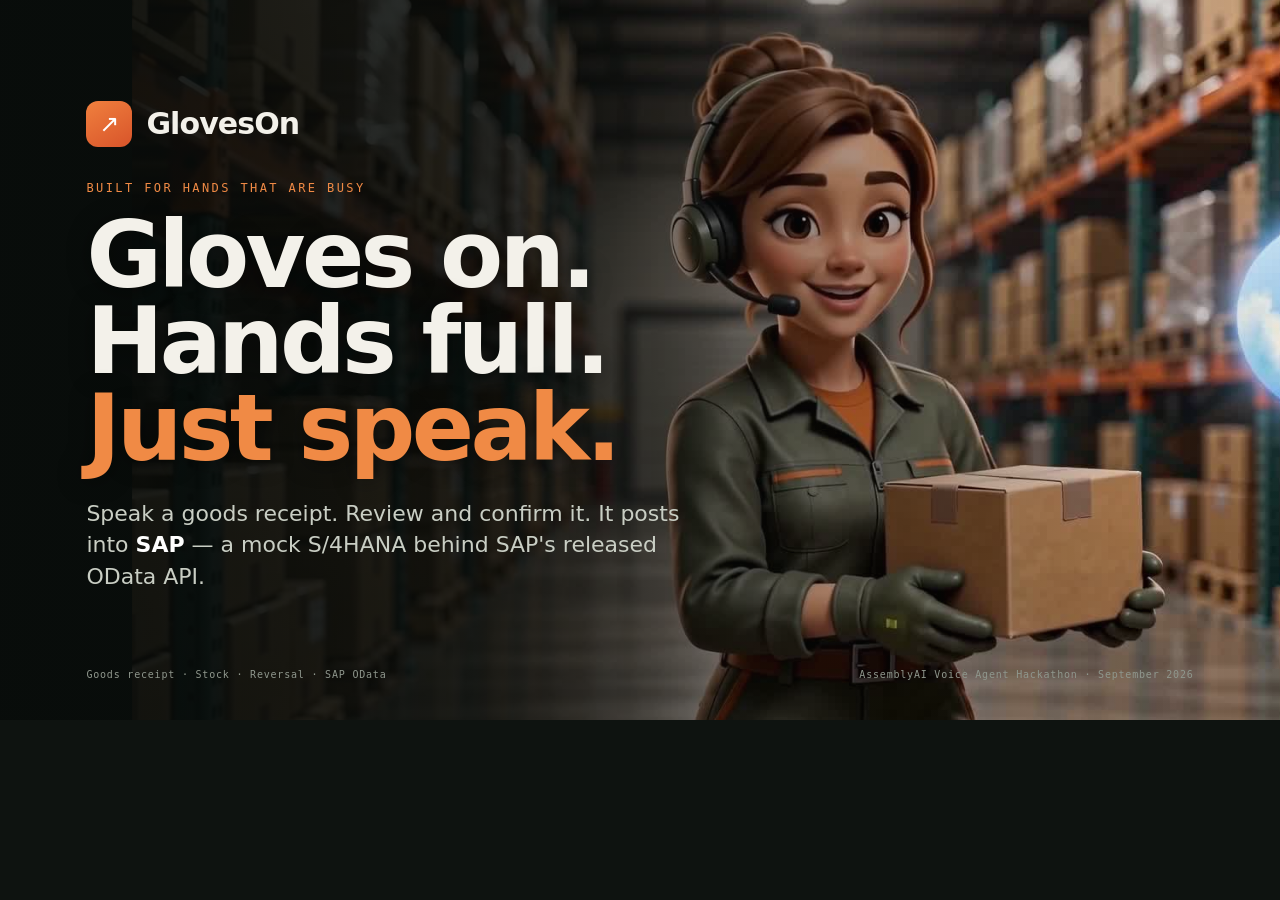
==== submission/cover-cinematic.html @ 5b175aed "Make the submission cover image cinematic; keep the cream poster beside it The lablab cover is now t" ====
<!doctype html><html lang="en"><head><meta charset="utf-8"><title>GlovesOn — deck (cinematic)</title>
<style>
 @page { size: 13.333in 7.5in; margin: 0; } html,body{width:13.333in;height:7.5in;overflow:hidden}
 *{ margin:0; box-sizing:border-box; -webkit-print-color-adjust:exact; print-color-adjust:exact; }
 :root{ --orange:#f08a45; --orange2:#ce5428; --mint:#b9edc9; --ink:#f3f1ea; --muted:#c9cec4; --dim:#8f978d; --line:rgba(255,255,255,.22);
   --mono:"SF Mono",ui-monospace,Menlo,Consolas,monospace; --sans:-apple-system,system-ui,"Segoe UI",Roboto,sans-serif; }
 html,body{ font-family:var(--sans); color:var(--ink); background:#0e1310; }
 .slide{ position:relative; width:13.333in; height:7.5in; overflow:hidden; page-break-after:always; break-after:page; background:#0e1310; }
 .slide:last-child{ page-break-after:auto; }
 .bg{ position:absolute; inset:0; width:100%; height:100%; object-fit:cover; }
 .shade{ position:absolute; inset:0; background:linear-gradient(90deg,rgba(8,12,10,.94) 0%,rgba(8,12,10,.82) 40%,rgba(8,12,10,.28) 70%,rgba(8,12,10,.05) 100%); }
 .shade.full{ background:linear-gradient(90deg,rgba(8,12,10,.96) 0%,rgba(8,12,10,.93) 58%,rgba(8,12,10,.55) 82%,rgba(8,12,10,.25) 100%); }
 .shade.top{ background:linear-gradient(180deg,rgba(8,12,10,.92) 0%,rgba(8,12,10,.86) 55%,rgba(8,12,10,.35) 100%); }
 .txt{ position:absolute; left:.9in; top:.85in; right:.9in; }
 .tag{ position:absolute; top:.5in; right:.8in; font:9px var(--mono); letter-spacing:.14em; color:var(--dim); }
 .k{ font:12px var(--mono); letter-spacing:.2em; text-transform:uppercase; color:var(--orange); }
 h1{ font-size:70px; font-weight:700; letter-spacing:-.04em; line-height:.98; margin:18px 0 24px; max-width:8.2in; text-shadow:0 2px 24px rgba(0,0,0,.45); }
 h1.s{ font-size:52px; max-width:9.6in; }
 h1 b{ color:var(--orange); font-weight:700; }
 .cap{ font-size:21px; line-height:1.42; color:var(--muted); max-width:7.4in; }
 .cap b{ color:#fff; font-weight:600; }
 .cap p+p{ margin-top:12px; }
 .punch{ position:absolute; left:.9in; right:.9in; bottom:.75in; font:600 24px var(--sans); color:var(--orange); text-shadow:0 2px 12px rgba(0,0,0,.6); max-width:9in; }
 .foot{ position:absolute; left:.9in; right:.9in; bottom:.42in; display:flex; justify-content:space-between; font:10px var(--mono); letter-spacing:.08em; color:var(--dim); }
 .foot b{ color:var(--mint); font-weight:600; }
 .aai{ height:1.3em; aspect-ratio:161/28; display:inline-block; vertical-align:middle; opacity:.9; filter:invert(1) brightness(1.4); }
 .cover{ background:#f6e5ce; } .cover img{ width:100%; height:100%; object-fit:cover; }
 /* exchange */
 .x{ font:17px/1.75 var(--mono); border-left:3px solid var(--orange); padding-left:18px; max-width:8in; color:var(--ink); }
 .x .r b{ display:inline-block; width:84px; color:var(--dim); font:600 10px var(--mono); letter-spacing:.14em; }
 .x .g{ color:var(--mint); } .x .out{ margin-top:12px; padding-top:12px; border-top:1px solid var(--line); color:var(--orange); font-weight:600; }
 /* shift table */
 .shift{ display:grid; grid-template-columns:1fr 1fr; gap:0 44px; max-width:9.2in; margin-top:6px; }
 .shift .r{ display:flex; justify-content:space-between; align-items:center; padding:9px 0; border-bottom:1px solid var(--line); font-size:17px; }
 .shift .r span:last-child{ font:600 9px var(--mono); letter-spacing:.14em; padding:3px 8px; border-radius:4px; }
 .un{ background:rgba(255,255,255,.12); color:#e6e9e3; } .gone{ background:rgba(240,138,69,.2); color:var(--orange); } .voice{ background:rgba(185,237,201,.18); color:var(--mint); } .new{ background:#fff; color:#0e1310; }
 /* guardrails */
 .pts{ display:grid; gap:12px; max-width:8.4in; }
 .pt{ display:grid; grid-template-columns:34px 1fr; gap:14px; align-items:start; }
 .pt .n{ width:30px; height:30px; border-radius:50%; background:var(--orange); color:#0e1310; font:700 14px var(--mono); display:grid; place-items:center; margin-top:2px; }
 .pt b{ font-size:19px; display:block; } .pt p{ font-size:15px; line-height:1.4; color:var(--muted); margin-top:2px; }
 /* chips */
 .chips{ display:flex; flex-wrap:wrap; gap:10px; max-width:8.6in; }
 .chip{ font:13px var(--mono); padding:9px 13px; border:1px solid var(--line); border-radius:8px; background:rgba(255,255,255,.06); color:var(--ink); }
 .chip b{ color:var(--mint); font-weight:600; }
 /* cards */
 .cards{ display:grid; grid-template-columns:1fr 1fr; gap:22px; max-width:9.4in; }
 .card{ border:1px solid var(--line); border-radius:12px; padding:20px 22px; background:rgba(14,19,16,.72); }
 .card .who{ font:10px var(--mono); letter-spacing:.16em; color:var(--orange); text-transform:uppercase; }
 .card h3{ font-size:24px; margin:8px 0 8px; } .card p{ font-size:15px; line-height:1.45; color:var(--muted); }
 .nums{ display:grid; grid-template-columns:1fr 1fr 1fr; gap:22px; max-width:10in; }
 .num{ border-top:2px solid var(--orange); padding-top:14px; }
 .num .v{ font:700 44px var(--sans); letter-spacing:-.03em; } .num p{ font-size:14px; line-height:1.4; color:var(--muted); margin-top:6px; }
 .lim .row{ display:flex; gap:14px; padding:11px 0; border-bottom:1px solid var(--line); font-size:16px; line-height:1.4; max-width:9.4in; color:var(--muted); }
 .lim .row:before{ content:"—"; color:var(--orange); flex:none; } .lim b{ color:#fff; }
 .cols{ display:grid; grid-template-columns:1fr 1.1fr 1fr; gap:34px; max-width:11.2in; margin-top:6px; }
 .cols h3{ font:10px var(--mono); letter-spacing:.18em; text-transform:uppercase; color:var(--mint); margin-bottom:10px; padding-bottom:8px; border-bottom:1px solid var(--line); }
 .cols h3.red{ color:var(--orange); } .cols li{ list-style:none; font-size:15px; line-height:1.38; padding:6px 0; color:var(--ink); }
 .cols li:before{ content:"· "; color:var(--mint); } .cols .red li:before{ color:var(--orange); }
 .cols code{ font:13px var(--mono); background:rgba(255,255,255,.1); padding:1px 6px; border-radius:4px; }
 .links{ display:flex; gap:12px; flex-wrap:wrap; margin-top:20px; }
 .link{ font:600 13px var(--mono); padding:11px 16px; border-radius:9px; background:var(--orange); color:#0e1310; }
 .link.ghost{ background:transparent; color:var(--ink); border:1.5px solid var(--line); }
 .shot{ border-radius:12px; border:1px solid var(--line); box-shadow:0 20px 50px rgba(0,0,0,.5); }
</style></head><body>
<svg width="0" height="0" style="position:absolute" aria-hidden="true"><defs><symbol id="aai" viewBox="0 0 24 24"><path d="M12 3 2 21h5l5-9 5 9h5L12 3z" fill="#fff"/></symbol></defs></svg>

<!-- 1 · COVER -->
<section class="slide"><img class="bg" src="stills/box-front.jpg" alt="" style="transform:scale(1.28) translate(19%,5%);transform-origin:center"><div class="shade" style="background:linear-gradient(90deg,rgba(8,12,10,.95) 0%,rgba(8,12,10,.85) 38%,rgba(8,12,10,.35) 62%,rgba(8,12,10,.05) 100%)"></div>
 <div class="txt" style="top:1.05in"><div style="display:flex;align-items:center;gap:14px;margin-bottom:34px"><span style="width:46px;height:46px;border-radius:12px;background:linear-gradient(150deg,#f0803e,#d8542a);display:grid;place-items:center;color:#fff;font-size:24px">↗</span><span style="font-size:30px;font-weight:700;letter-spacing:-.03em">GlovesOn</span></div>
 <div class="k">Built for hands that are busy</div>
 <h1 style="font-size:92px;line-height:.94;margin:18px 0 26px;max-width:7in">Gloves on.<br>Hands full.<br><b>Just speak.</b></h1>
 <div class="cap" style="font-size:22px;max-width:6.4in">Speak a goods receipt. Review and confirm it. It posts into <b>SAP</b> — a mock S/4HANA behind SAP's released OData API.</div></div>
 <div class="foot"><span>Goods receipt · Stock · Reversal · SAP OData</span><span>AssemblyAI Voice Agent Hackathon · September 2026</span></div></section>

</body></html>
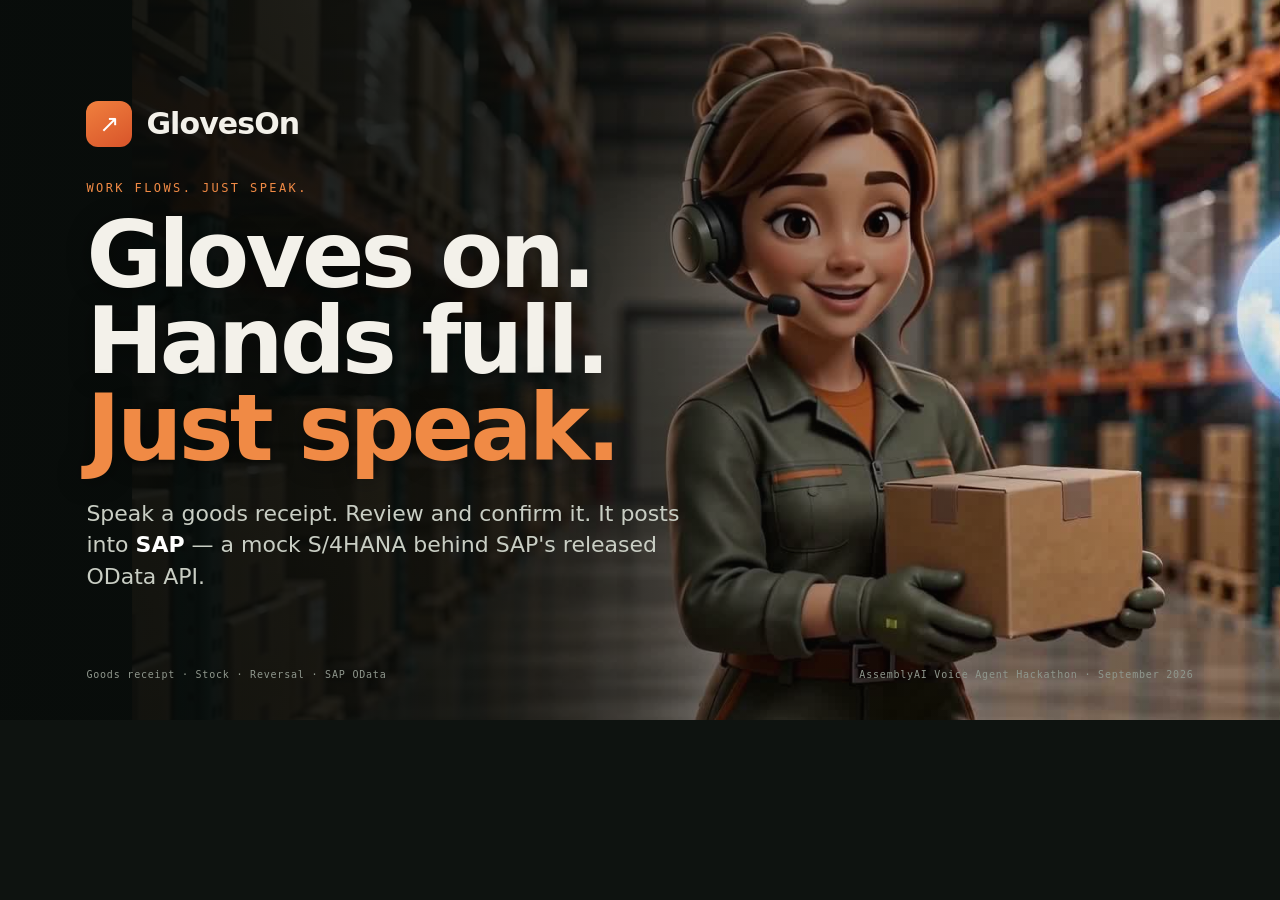
==== commit 9da3d3f4: "Change the slogan to "Work flows. Just speak." on the site and in the submission drafts The cover Se" ====
--- a/submission/cover-cinematic.html
+++ b/submission/cover-cinematic.html
@@ -68,7 +68,7 @@
 <!-- 1 · COVER -->
 <section class="slide"><img class="bg" src="stills/box-front.jpg" alt="" style="transform:scale(1.28) translate(19%,5%);transform-origin:center"><div class="shade" style="background:linear-gradient(90deg,rgba(8,12,10,.95) 0%,rgba(8,12,10,.85) 38%,rgba(8,12,10,.35) 62%,rgba(8,12,10,.05) 100%)"></div>
  <div class="txt" style="top:1.05in"><div style="display:flex;align-items:center;gap:14px;margin-bottom:34px"><span style="width:46px;height:46px;border-radius:12px;background:linear-gradient(150deg,#f0803e,#d8542a);display:grid;place-items:center;color:#fff;font-size:24px">↗</span><span style="font-size:30px;font-weight:700;letter-spacing:-.03em">GlovesOn</span></div>
- <div class="k">Built for hands that are busy</div>
+ <div class="k">Work flows. Just speak.</div>
  <h1 style="font-size:92px;line-height:.94;margin:18px 0 26px;max-width:7in">Gloves on.<br>Hands full.<br><b>Just speak.</b></h1>
  <div class="cap" style="font-size:22px;max-width:6.4in">Speak a goods receipt. Review and confirm it. It posts into <b>SAP</b> — a mock S/4HANA behind SAP's released OData API.</div></div>
  <div class="foot"><span>Goods receipt · Stock · Reversal · SAP OData</span><span>AssemblyAI Voice Agent Hackathon · September 2026</span></div></section>
